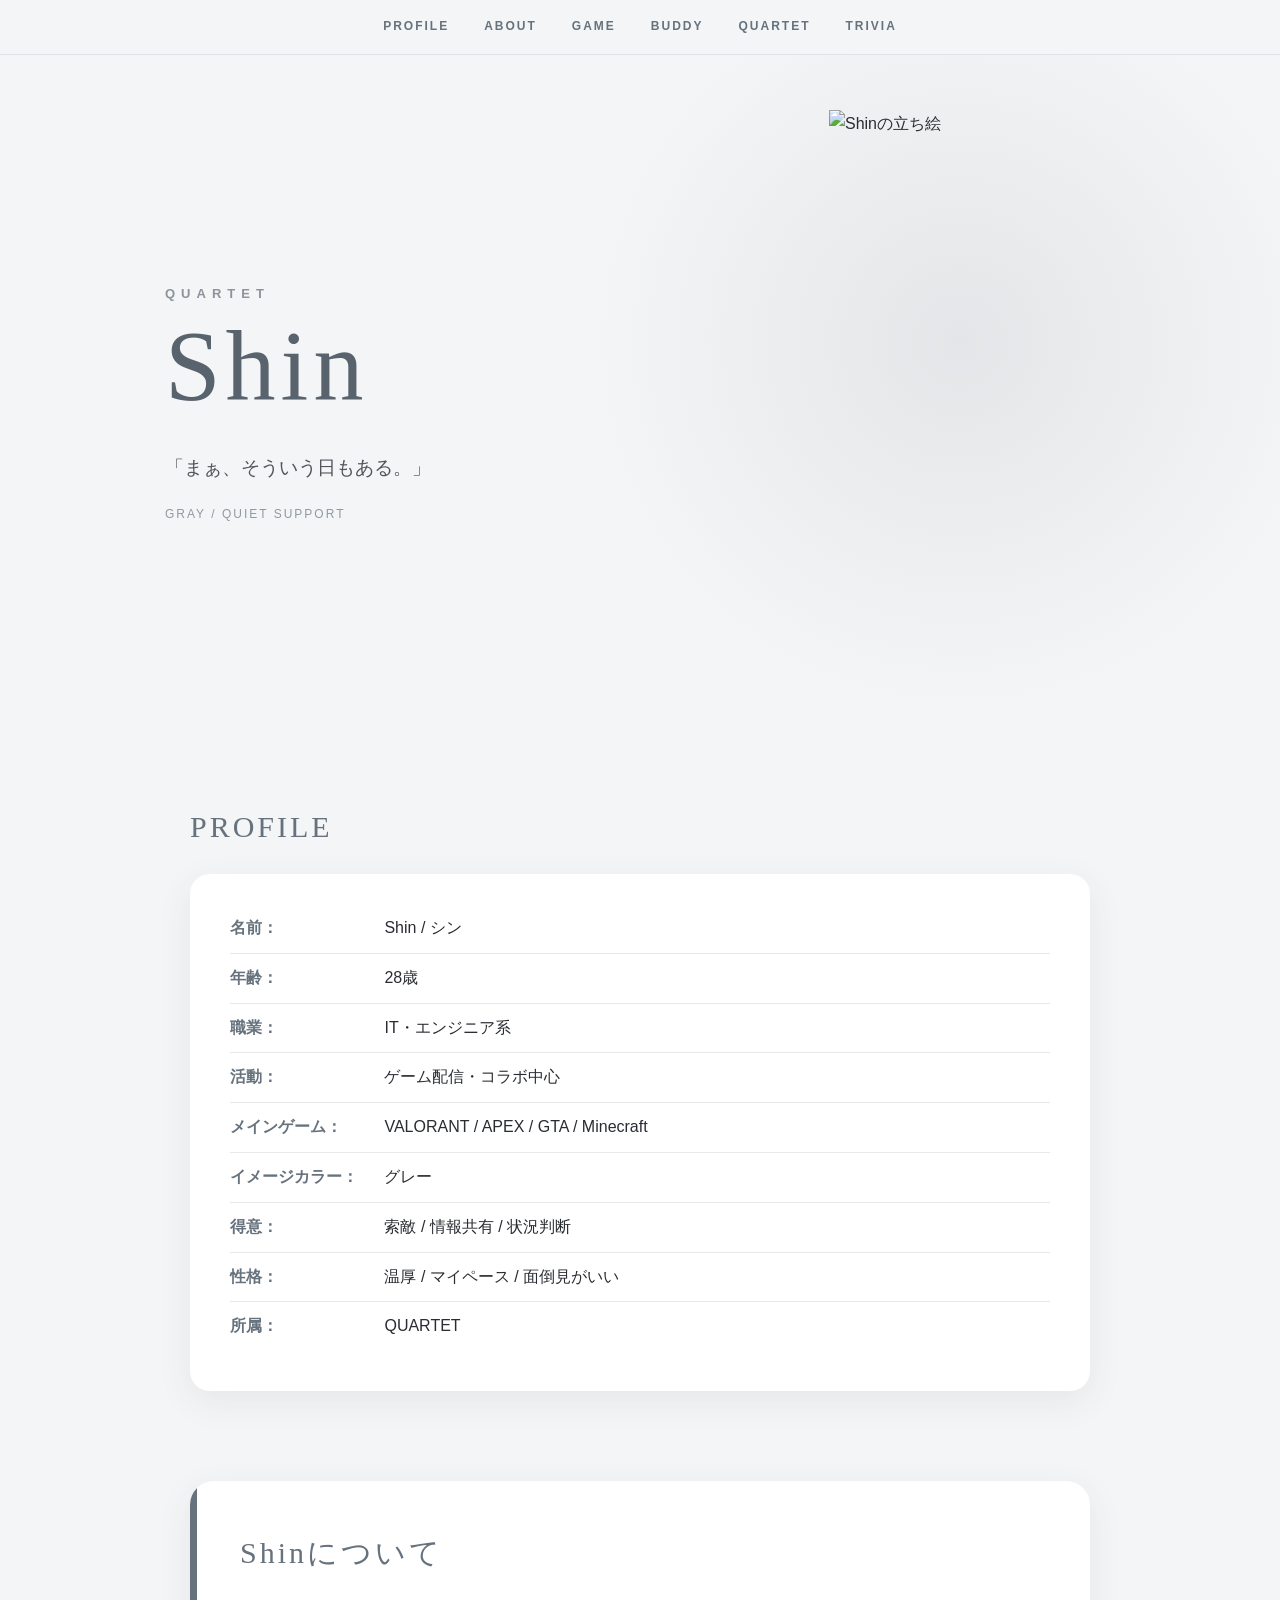
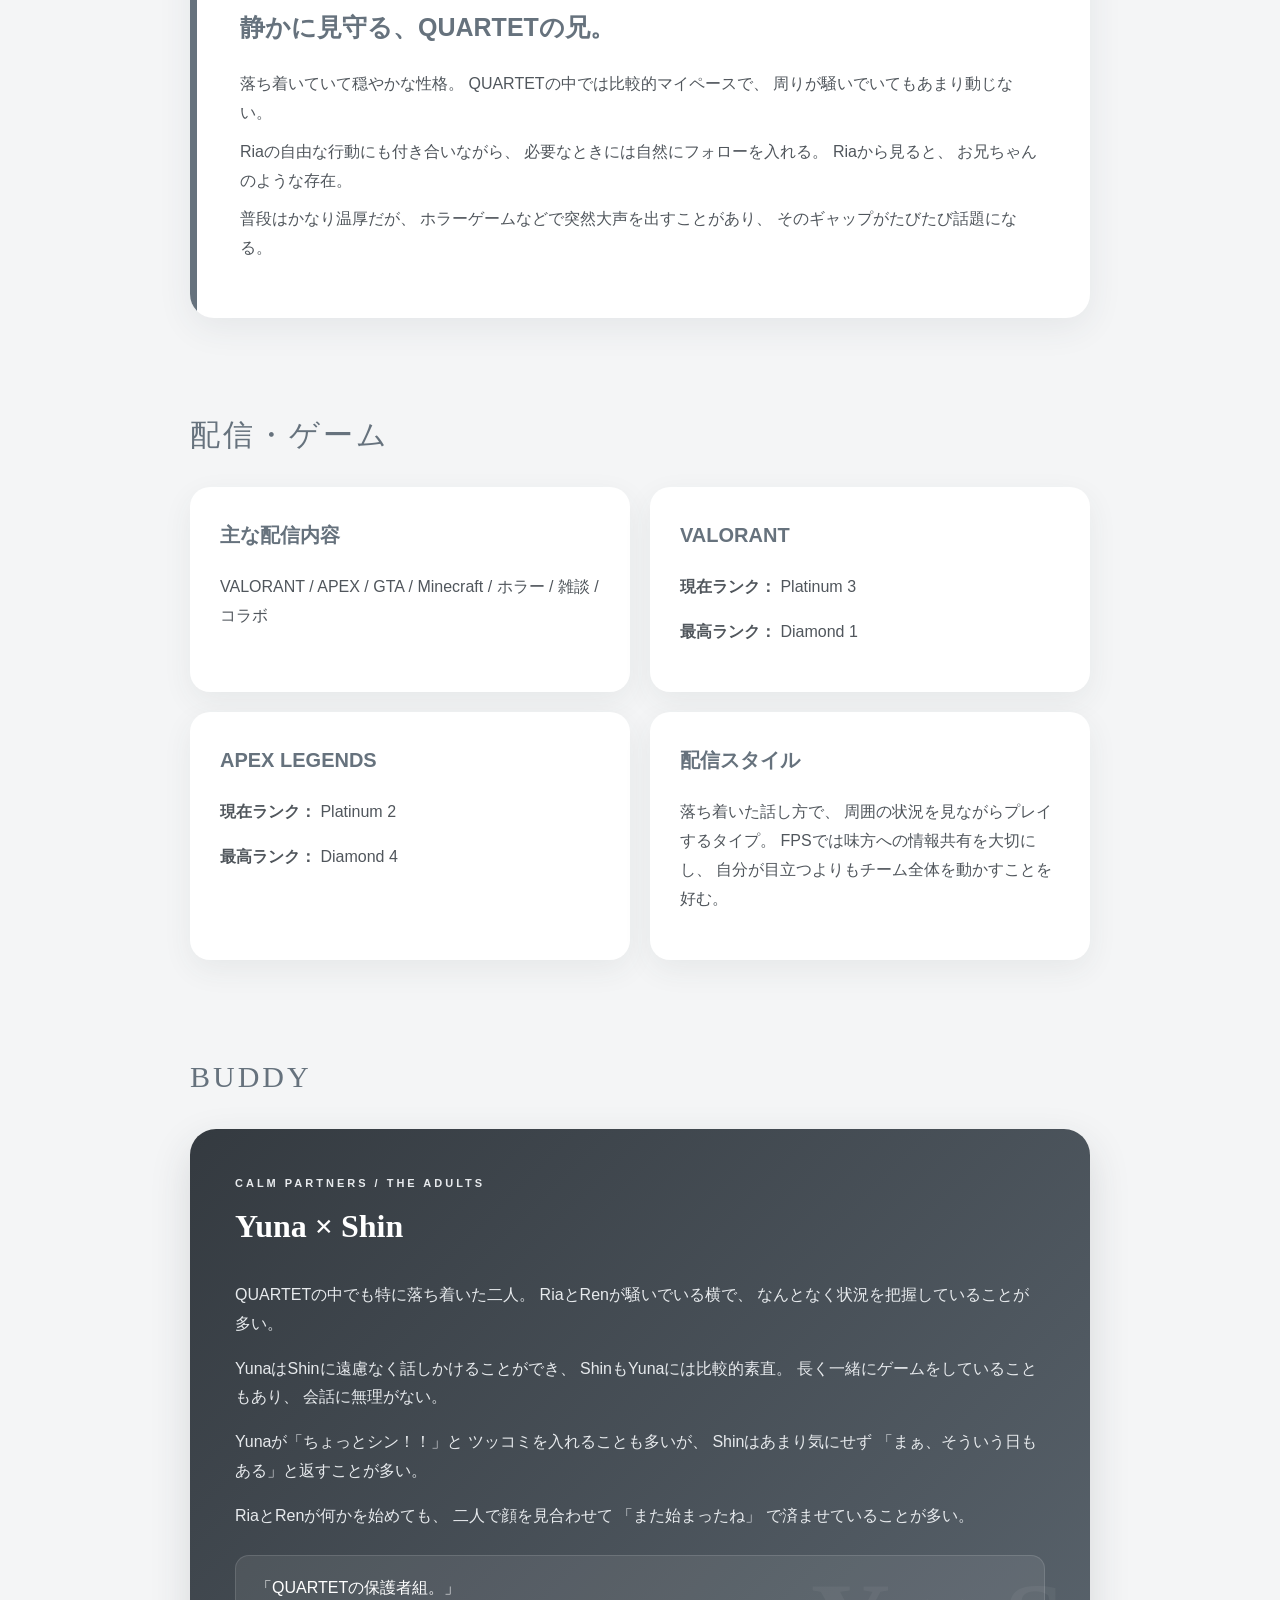
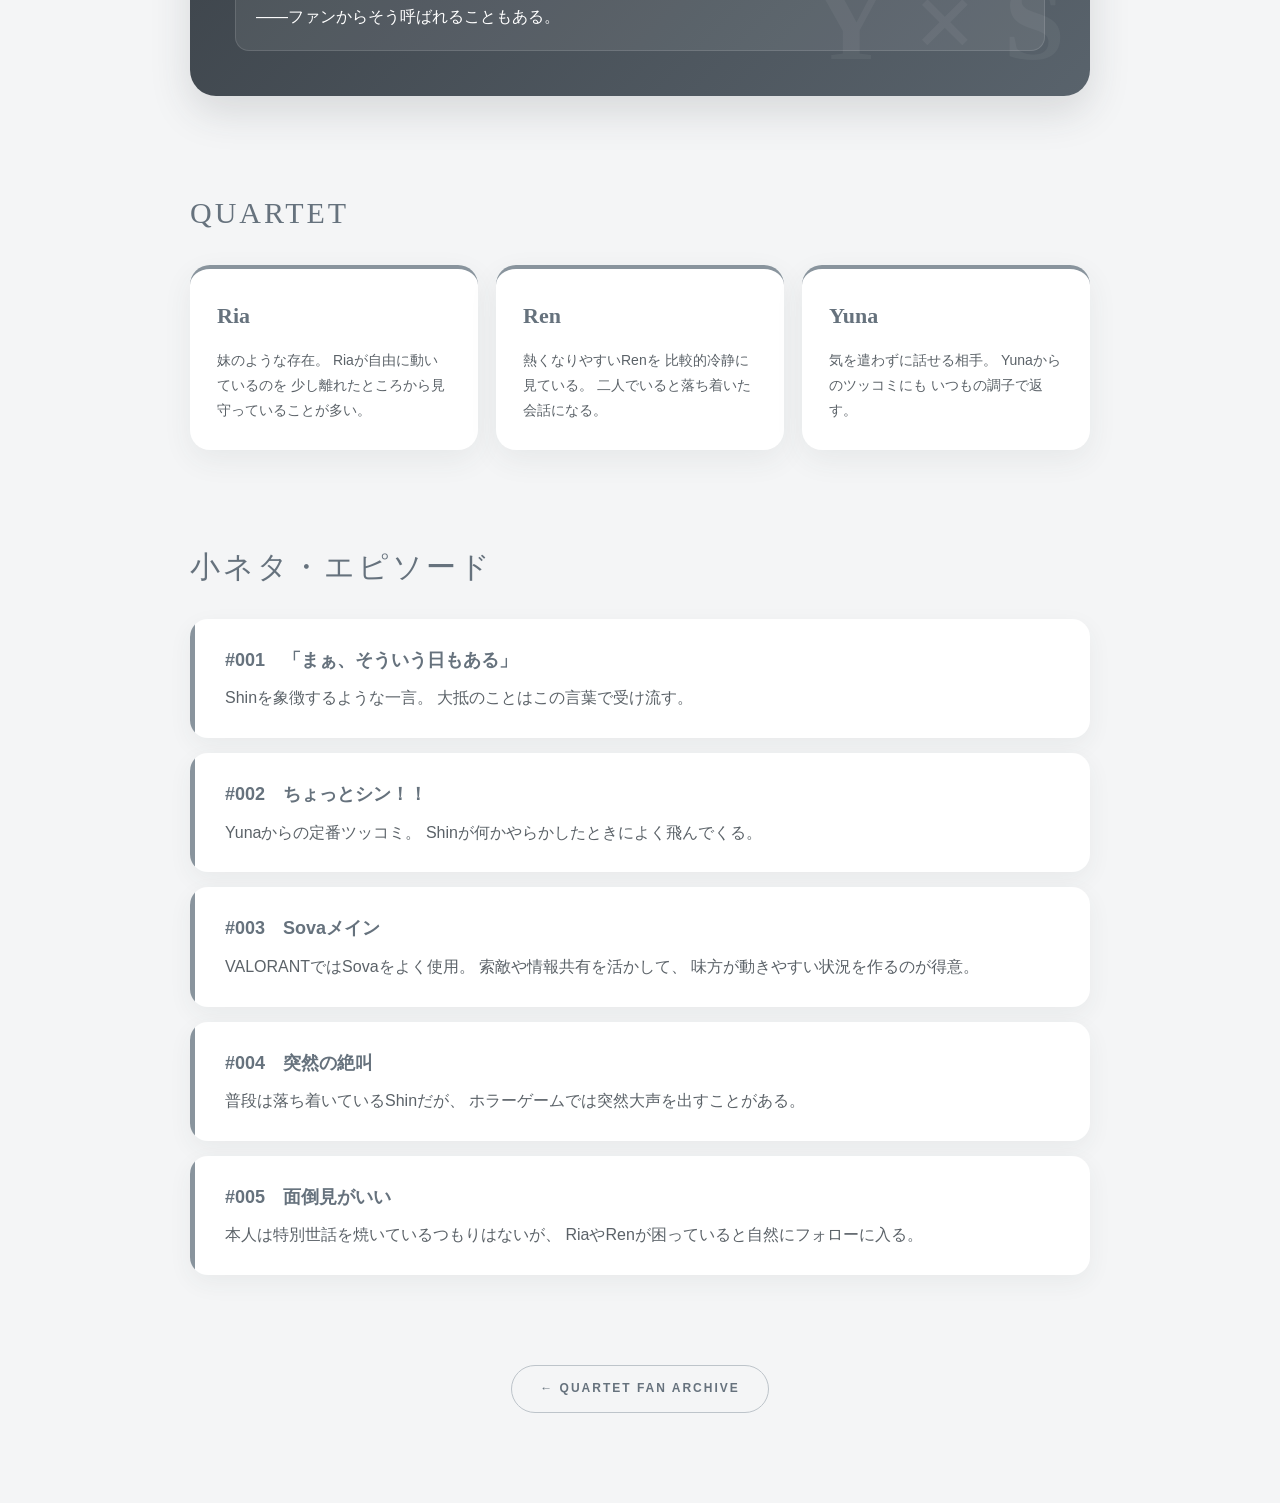
==== shin.html @ 9d9c5952 "Add files via upload" ====
<!DOCTYPE html>
<html lang="ja">

<head>
    <meta charset="UTF-8">
    <meta name="viewport" content="width=device-width, initial-scale=1.0">

    <title>Shin | QUARTET FAN ARCHIVE</title>

    <style>

        /* =========================
           BASIC
        ========================== */

        * {
            box-sizing: border-box;
        }

        html {
            scroll-behavior: smooth;
        }

        body {
            margin: 0;
            background: #f4f5f6;
            color: #292c31;
            font-family: "Yu Gothic", "Hiragino Kaku Gothic ProN", sans-serif;
            line-height: 1.8;
        }

        a {
            color: inherit;
            text-decoration: none;
        }

        body > h2,
        section > h2 {
            color: #66727d;

            font-family: Georgia, "Yu Mincho", serif;
            font-size: 30px;
            font-weight: 500;

            letter-spacing: 3px;
        }

        body > h2,
        .profile,
        section {
            width: min(900px, calc(100% - 40px));
            margin-left: auto;
            margin-right: auto;
        }

        body > h2 {
            margin-top: 40px;
            margin-bottom: 20px;
        }

        section {
            margin-top: 90px;
            margin-bottom: 90px;
        }


        /* =========================
           NAVIGATION
        ========================== */

        .top-nav {
            position: fixed;
            top: 0;
            left: 0;
            width: 100%;
            height: 55px;

            display: flex;
            align-items: center;
            justify-content: center;
            gap: 35px;

            background: rgba(244, 245, 246, 0.94);
            backdrop-filter: blur(12px);

            border-bottom: 1px solid rgba(102, 114, 125, 0.14);

            z-index: 1000;
        }

        .top-nav a {
            color: #66727d;
            font-size: 12px;
            font-weight: bold;
            letter-spacing: 2px;

            transition: opacity 0.2s ease;
        }

        .top-nav a:hover {
            opacity: 0.5;
        }


        /* =========================
           HERO
        ========================== */

        .hero {
            min-height: 760px;
            padding: 105px 8% 45px;

            display: flex;
            align-items: center;
            justify-content: center;
            gap: 70px;

            background:
                radial-gradient(
                    circle at 75% 45%,
                    rgba(115, 126, 137, 0.13),
                    transparent 35%
                );
        }

        .hero-text {
            width: 420px;
            flex-shrink: 0;
        }

        .hero-group {
            margin: 0 0 10px;

            color: #8b949c;

            font-size: 13px;
            font-weight: bold;
            letter-spacing: 6px;
        }

        .hero h1 {
            margin: 0;

            color: #58636d;

            font-family: Georgia, "Yu Mincho", serif;
            font-size: 100px;
            font-weight: 500;
            line-height: 1;

            letter-spacing: 5px;
        }

        .hero-quote {
            margin-top: 35px;

            color: #50565c;

            font-family: Georgia, "Yu Mincho", serif;
            font-size: 19px;
        }

        .hero-sub {
            margin-top: 12px;

            color: #9099a1;

            font-size: 12px;
            letter-spacing: 2px;
        }

        .hero-image {
            width: 460px;
            height: 600px;

            display: flex;
            align-items: center;
            justify-content: center;

            flex-shrink: 0;
        }

        .hero-image img {
            display: block;

            width: auto;
            height: 100%;
            max-width: 100%;

            object-fit: contain;
        }


        /* =========================
           PROFILE
        ========================== */

        .profile {
            padding: 30px 40px;

            background: #ffffff;

            border-radius: 20px;

            box-shadow:
                0 10px 35px rgba(55, 64, 73, 0.08);
        }

        .profile p {
            margin: 10px 0;
            padding-bottom: 10px;

            border-bottom: 1px solid #e6e8ea;
        }

        .profile p:last-child {
            border-bottom: none;
        }

        .profile strong {
            display: inline-block;
            width: 150px;

            color: #66727d;
        }


        /* =========================
           ABOUT
        ========================== */

        .about {
            position: relative;
            overflow: hidden;

            padding: 45px 50px;

            background: #ffffff;

            border-radius: 24px;

            box-shadow:
                0 10px 35px rgba(55, 64, 73, 0.08);
        }

        .about::before {
            content: "";

            position: absolute;
            top: 0;
            left: 0;

            width: 7px;
            height: 100%;

            background: #66727d;
        }

        .about h2 {
            margin-top: 0;
            margin-bottom: 25px;
        }

        .about h3 {
            margin: 0 0 20px;

            color: #66727d;

            font-size: 25px;
        }

        .about p {
            margin: 10px 0;

            color: #50565c;
        }


        /* =========================
           STREAM / GAME
        ========================== */

        .stream-grid {
            display: grid;

            grid-template-columns: repeat(2, 1fr);

            gap: 20px;
        }

        .stream-card {
            padding: 30px;

            background: #ffffff;

            border-radius: 20px;

            box-shadow:
                0 10px 30px rgba(55, 64, 73, 0.07);
        }

        .stream-card h3 {
            margin-top: 0;

            color: #66727d;

            font-size: 20px;
        }

        .stream-card p {
            color: #50565c;
        }


        /* =========================
           BUDDY
        ========================== */

        .relationship-box {
            position: relative;

            padding: 45px;

            background:
                linear-gradient(
                    135deg,
                    #343a40,
                    #59636c
                );

            color: #ffffff;

            border-radius: 26px;

            overflow: hidden;

            box-shadow:
                0 16px 40px rgba(48, 56, 63, 0.15);
        }

        .relationship-box::after {
            content: "Y × S";

            position: absolute;
            right: 25px;
            bottom: -25px;

            color: rgba(255, 255, 255, 0.05);

            font-family: Georgia, serif;
            font-size: 110px;
            font-weight: bold;
        }

        .relationship-label {
            margin: 0;

            color: #c2cbd2;

            font-size: 11px;
            font-weight: bold;

            letter-spacing: 3px;
        }

        .relationship-box h3 {
            margin: 5px 0 25px;

            color: #ffffff;

            font-family: Georgia, "Yu Mincho", serif;
            font-size: 32px;
        }

        .relationship-box p {
            position: relative;
            z-index: 1;

            color: #e7eaed;
        }

        .relationship-note {
            margin-top: 25px;
            padding: 18px 20px;

            background: rgba(255, 255, 255, 0.08);

            border: 1px solid rgba(255, 255, 255, 0.12);
            border-radius: 14px;
        }


        /* =========================
           QUARTET
        ========================== */

        .quartet-box {
            display: grid;

            grid-template-columns: repeat(3, 1fr);

            gap: 18px;
        }

        .quartet-card {
            padding: 27px;

            background: #ffffff;

            border-top: 4px solid #89949d;

            border-radius: 20px;

            box-shadow:
                0 10px 30px rgba(55, 64, 73, 0.07);
        }

        .quartet-card h3 {
            margin: 0 0 12px;

            color: #66727d;

            font-family: Georgia, "Yu Mincho", serif;
            font-size: 22px;
        }

        .quartet-card p {
            margin: 0;

            color: #5b6268;

            font-size: 14px;
        }


        /* =========================
           TRIVIA
        ========================== */

        .episode {
            position: relative;

            margin-bottom: 15px;
            padding: 25px 30px 25px 35px;

            overflow: hidden;

            background: #ffffff;

            border-radius: 18px;

            box-shadow:
                0 8px 25px rgba(55, 64, 73, 0.06);

            transition:
                transform 0.2s ease,
                box-shadow 0.2s ease;
        }

        .episode::before {
            content: "";

            position: absolute;
            top: 0;
            left: 0;

            width: 5px;
            height: 100%;

            background: #89949d;
        }

        .episode:hover {
            transform: translateX(6px);

            box-shadow:
                0 12px 30px rgba(55, 64, 73, 0.11);
        }

        .episode h3 {
            margin: 0 0 8px;

            color: #66727d;

            font-size: 18px;
        }

        .episode p {
            margin: 0;

            color: #5b6268;
        }


        /* =========================
           BACK BUTTON
        ========================== */

        .back-area {
            width: min(900px, calc(100% - 40px));

            margin: 90px auto;

            text-align: center;
        }

        .back-button {
            display: inline-block;

            padding: 12px 28px;

            color: #66727d;

            border: 1px solid #bdc4ca;
            border-radius: 999px;

            font-size: 12px;
            font-weight: bold;

            letter-spacing: 2px;

            transition: 0.2s ease;
        }

        .back-button:hover {
            color: #ffffff;

            background: #66727d;

            border-color: #66727d;
        }


        /* =========================
           SCROLL POSITION
        ========================== */

        #profile,
        #about,
        #stream,
        #relationship,
        #quartet,
        #trivia {
            scroll-margin-top: 85px;
        }


        /* =========================
           MOBILE
        ========================== */

        @media (max-width: 950px) {

            .hero {
                min-height: auto;

                padding-top: 105px;

                flex-direction: column;

                gap: 30px;
            }

            .hero-text {
                width: 100%;

                text-align: center;
            }

            .hero h1 {
                font-size: 80px;
            }

            .hero-image {
                width: 100%;
                height: 550px;
            }

            .quartet-box {
                grid-template-columns: 1fr;
            }
        }


        @media (max-width: 700px) {

            .top-nav {
                justify-content: flex-start;

                gap: 20px;

                padding: 0 20px;

                overflow-x: auto;
            }

            .top-nav a {
                flex-shrink: 0;

                font-size: 10px;
            }

            .hero {
                padding-left: 20px;
                padding-right: 20px;
            }

            .hero h1 {
                font-size: 65px;
            }

            .hero-image {
                height: 480px;
            }

            .stream-grid {
                grid-template-columns: 1fr;
            }

            .profile,
            .about,
            .stream-card,
            .relationship-box {
                padding-left: 25px;
                padding-right: 25px;
            }

            .profile strong {
                display: block;
                width: auto;
            }
        }

    </style>
</head>


<body>


    <!-- =========================
         NAVIGATION
    ========================== -->

    <nav class="top-nav">

        <a href="#profile">PROFILE</a>

        <a href="#about">ABOUT</a>

        <a href="#stream">GAME</a>

        <a href="#relationship">BUDDY</a>

        <a href="#quartet">QUARTET</a>

        <a href="#trivia">TRIVIA</a>

    </nav>


    <!-- =========================
         HERO
    ========================== -->

    <header class="hero">

        <div class="hero-text">

            <p class="hero-group">
                QUARTET
            </p>

            <h1>
                Shin
            </h1>

            <p class="hero-quote">
                「まぁ、そういう日もある。」
            </p>

            <p class="hero-sub">
                GRAY / QUIET SUPPORT
            </p>

        </div>


        <div class="hero-image">

            <img
                src="shin_normal_stand.png"
                alt="Shinの立ち絵"
            >

        </div>

    </header>


    <!-- =========================
         PROFILE
    ========================== -->

    <h2 id="profile">
        PROFILE
    </h2>


    <div class="profile">

        <p>
            <strong>名前：</strong>
            Shin / シン
        </p>

        <p>
            <strong>年齢：</strong>
            28歳
        </p>

        <p>
            <strong>職業：</strong>
            IT・エンジニア系
        </p>

        <p>
            <strong>活動：</strong>
            ゲーム配信・コラボ中心
        </p>

        <p>
            <strong>メインゲーム：</strong>
            VALORANT / APEX / GTA / Minecraft
        </p>

        <p>
            <strong>イメージカラー：</strong>
            グレー
        </p>

        <p>
            <strong>得意：</strong>
            索敵 / 情報共有 / 状況判断
        </p>

        <p>
            <strong>性格：</strong>
            温厚 / マイペース / 面倒見がいい
        </p>

        <p>
            <strong>所属：</strong>
            QUARTET
        </p>

    </div>


    <!-- =========================
         ABOUT
    ========================== -->

    <section class="about" id="about">

        <h2>
            Shinについて
        </h2>

        <h3>
            静かに見守る、QUARTETの兄。
        </h3>

        <p>
            落ち着いていて穏やかな性格。
            QUARTETの中では比較的マイペースで、
            周りが騒いでいてもあまり動じない。
        </p>

        <p>
            Riaの自由な行動にも付き合いながら、
            必要なときには自然にフォローを入れる。
            Riaから見ると、
            お兄ちゃんのような存在。
        </p>

        <p>
            普段はかなり温厚だが、
            ホラーゲームなどで突然大声を出すことがあり、
            そのギャップがたびたび話題になる。
        </p>

    </section>


    <!-- =========================
         STREAM / GAME
    ========================== -->

    <section class="stream" id="stream">

        <h2>
            配信・ゲーム
        </h2>

        <div class="stream-grid">

            <div class="stream-card">

                <h3>
                    主な配信内容
                </h3>

                <p>
                    VALORANT / APEX / GTA /
                    Minecraft / ホラー / 雑談 / コラボ
                </p>

            </div>


            <div class="stream-card">

                <h3>
                    VALORANT
                </h3>

                <p>
                    <strong>現在ランク：</strong>
                    Platinum 3
                </p>

                <p>
                    <strong>最高ランク：</strong>
                    Diamond 1
                </p>

            </div>


            <div class="stream-card">

                <h3>
                    APEX LEGENDS
                </h3>

                <p>
                    <strong>現在ランク：</strong>
                    Platinum 2
                </p>

                <p>
                    <strong>最高ランク：</strong>
                    Diamond 4
                </p>

            </div>


            <div class="stream-card">

                <h3>
                    配信スタイル
                </h3>

                <p>
                    落ち着いた話し方で、
                    周囲の状況を見ながらプレイするタイプ。
                    FPSでは味方への情報共有を大切にし、
                    自分が目立つよりもチーム全体を動かすことを好む。
                </p>

            </div>

        </div>

    </section>


    <!-- =========================
         BUDDY
    ========================== -->

    <section id="relationship">

        <h2>
            BUDDY
        </h2>


        <div class="relationship-box">

            <p class="relationship-label">
                CALM PARTNERS / THE ADULTS
            </p>

            <h3>
                Yuna × Shin
            </h3>

            <p>
                QUARTETの中でも特に落ち着いた二人。
                RiaとRenが騒いでいる横で、
                なんとなく状況を把握していることが多い。
            </p>

            <p>
                YunaはShinに遠慮なく話しかけることができ、
                ShinもYunaには比較的素直。
                長く一緒にゲームをしていることもあり、
                会話に無理がない。
            </p>

            <p>
                Yunaが「ちょっとシン！！」と
                ツッコミを入れることも多いが、
                Shinはあまり気にせず
                「まぁ、そういう日もある」と返すことが多い。
            </p>

            <p>
                RiaとRenが何かを始めても、
                二人で顔を見合わせて
                「また始まったね」
                で済ませていることが多い。
            </p>

            <div class="relationship-note">

                「QUARTETの保護者組。」

                <br>

                ――ファンからそう呼ばれることもある。

            </div>

        </div>

    </section>


    <!-- =========================
         QUARTET
    ========================== -->

    <section id="quartet">

        <h2>
            QUARTET
        </h2>


        <div class="quartet-box">


            <div class="quartet-card">

                <h3>
                    Ria
                </h3>

                <p>
                    妹のような存在。
                    Riaが自由に動いているのを
                    少し離れたところから見守っていることが多い。
                </p>

            </div>


            <div class="quartet-card">

                <h3>
                    Ren
                </h3>

                <p>
                    熱くなりやすいRenを
                    比較的冷静に見ている。
                    二人でいると落ち着いた会話になる。
                </p>

            </div>


            <div class="quartet-card">

                <h3>
                    Yuna
                </h3>

                <p>
                    気を遣わずに話せる相手。
                    Yunaからのツッコミにも
                    いつもの調子で返す。
                </p>

            </div>


        </div>

    </section>


    <!-- =========================
         TRIVIA
    ========================== -->

    <section id="trivia">

        <h2>
            小ネタ・エピソード
        </h2>


        <div class="episode">

            <h3>
                #001　「まぁ、そういう日もある」
            </h3>

            <p>
                Shinを象徴するような一言。
                大抵のことはこの言葉で受け流す。
            </p>

        </div>


        <div class="episode">

            <h3>
                #002　ちょっとシン！！
            </h3>

            <p>
                Yunaからの定番ツッコミ。
                Shinが何かやらかしたときによく飛んでくる。
            </p>

        </div>


        <div class="episode">

            <h3>
                #003　Sovaメイン
            </h3>

            <p>
                VALORANTではSovaをよく使用。
                索敵や情報共有を活かして、
                味方が動きやすい状況を作るのが得意。
            </p>

        </div>


        <div class="episode">

            <h3>
                #004　突然の絶叫
            </h3>

            <p>
                普段は落ち着いているShinだが、
                ホラーゲームでは突然大声を出すことがある。
            </p>

        </div>


        <div class="episode">

            <h3>
                #005　面倒見がいい
            </h3>

            <p>
                本人は特別世話を焼いているつもりはないが、
                RiaやRenが困っていると自然にフォローに入る。
            </p>

        </div>


    </section>


    <!-- =========================
         BACK
    ========================== -->

    <div class="back-area">

        <a href="index.html" class="back-button">
            ← QUARTET FAN ARCHIVE
        </a>

    </div>


</body>

</html>
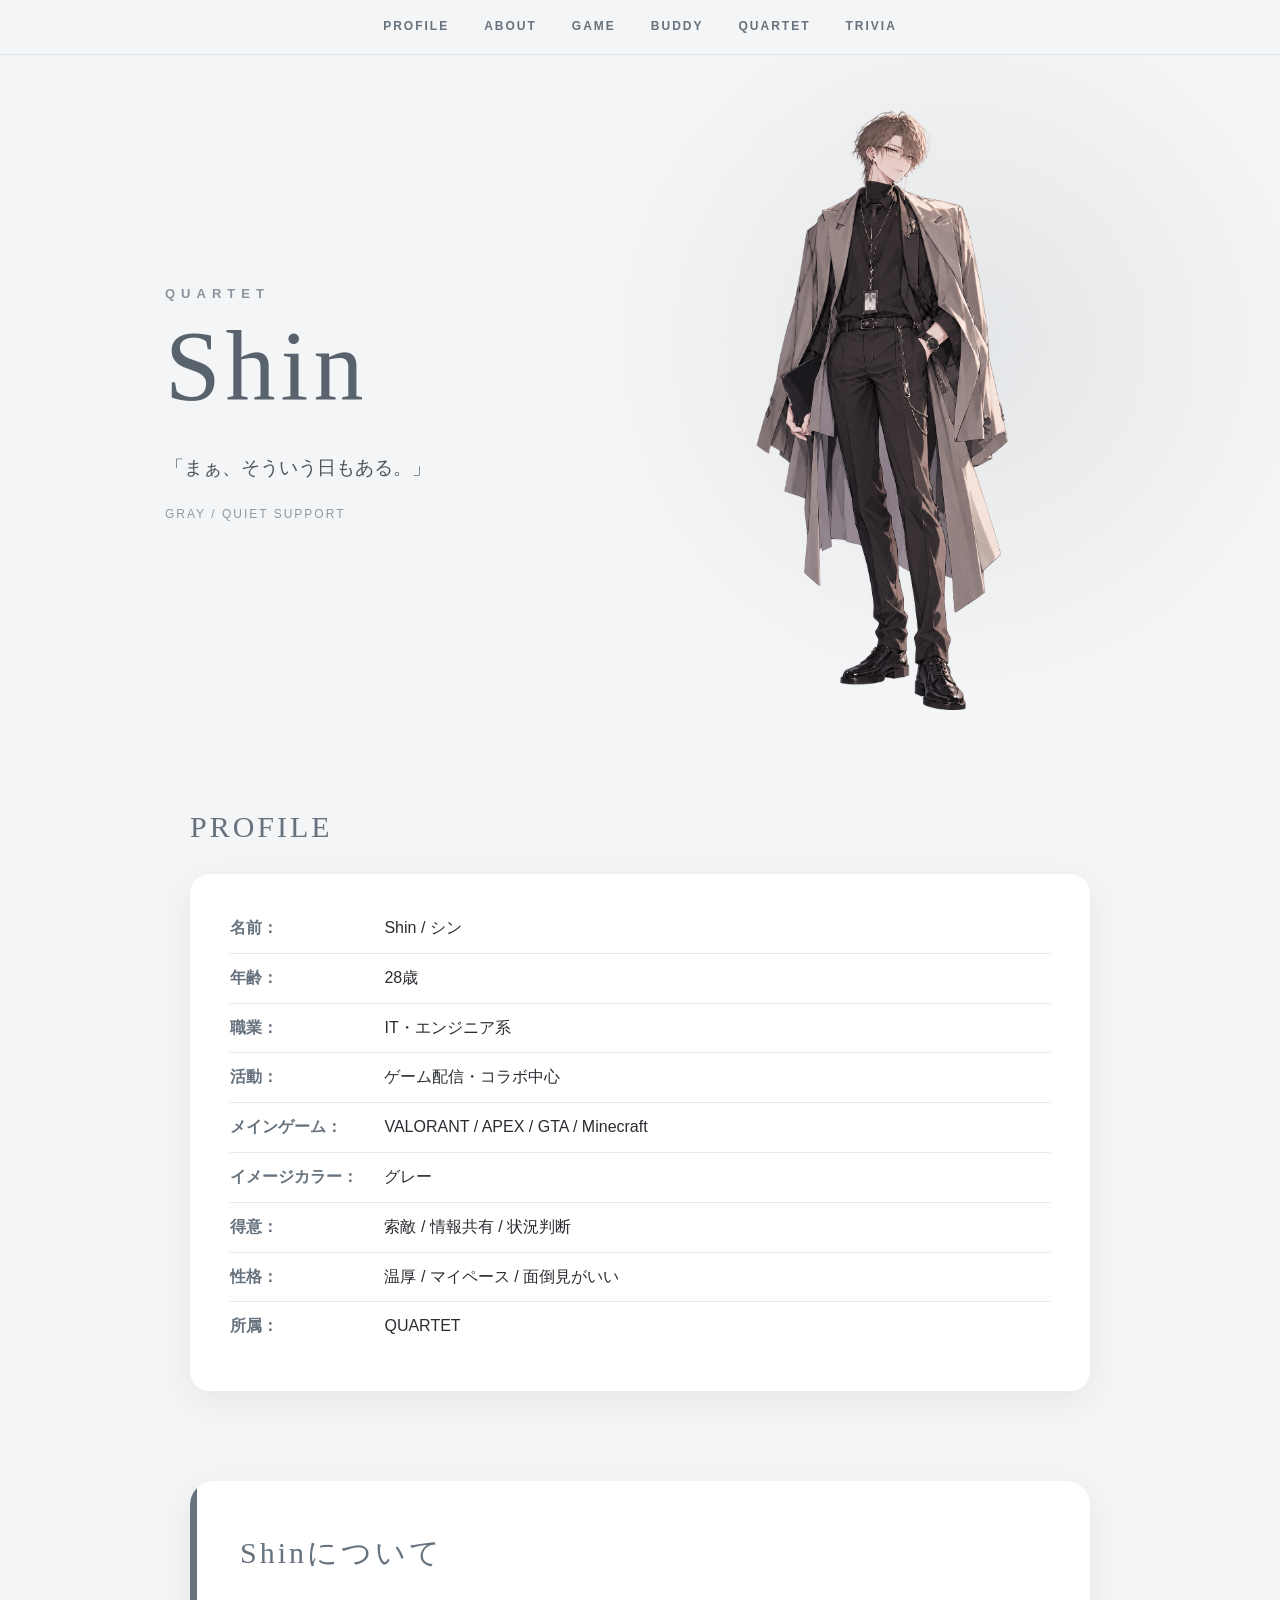
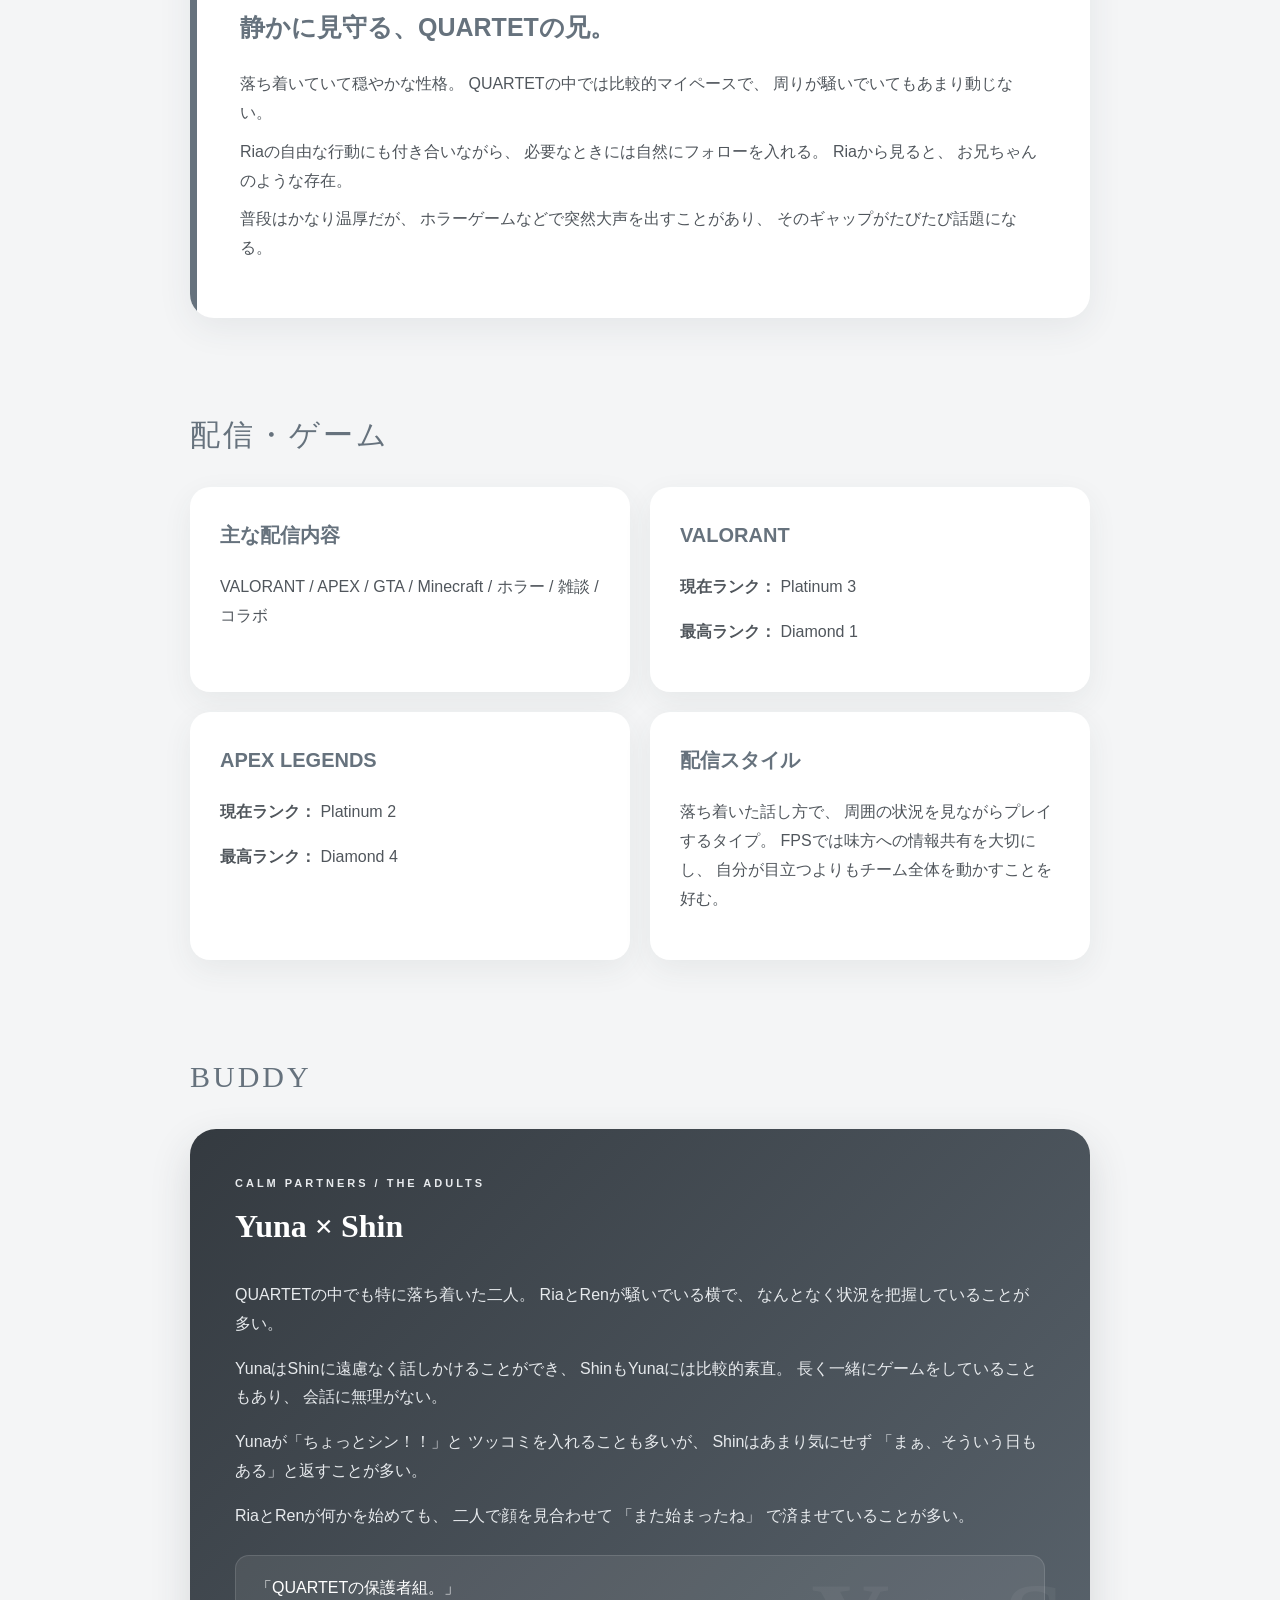
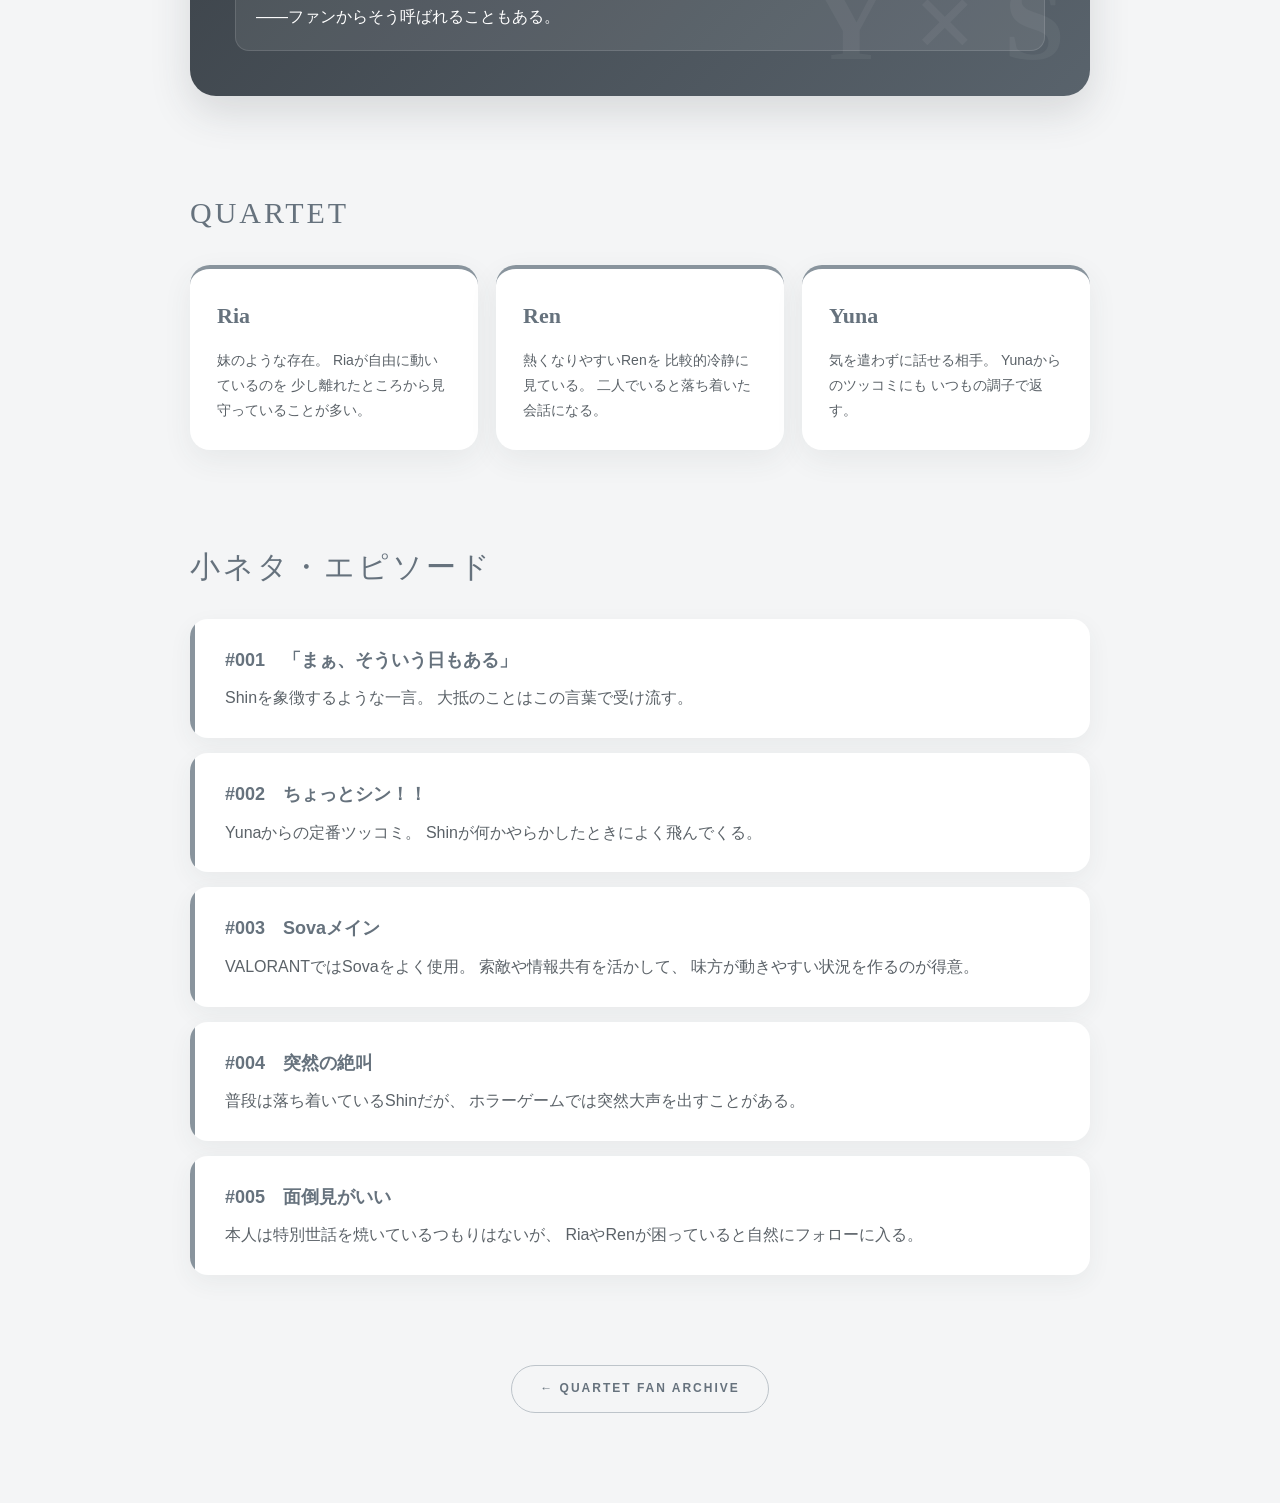
==== commit 47dc5d21: "Update shin.html" ====
--- a/shin.html
+++ b/shin.html
@@ -689,7 +689,7 @@
         <div class="hero-image">
 
             <img
-                src="shin_normal_stand.png"
+                src="Shin_normal_stand.png"
                 alt="Shinの立ち絵"
             >
 
@@ -1104,4 +1104,4 @@
 
 </body>
 
-</html>+</html>
